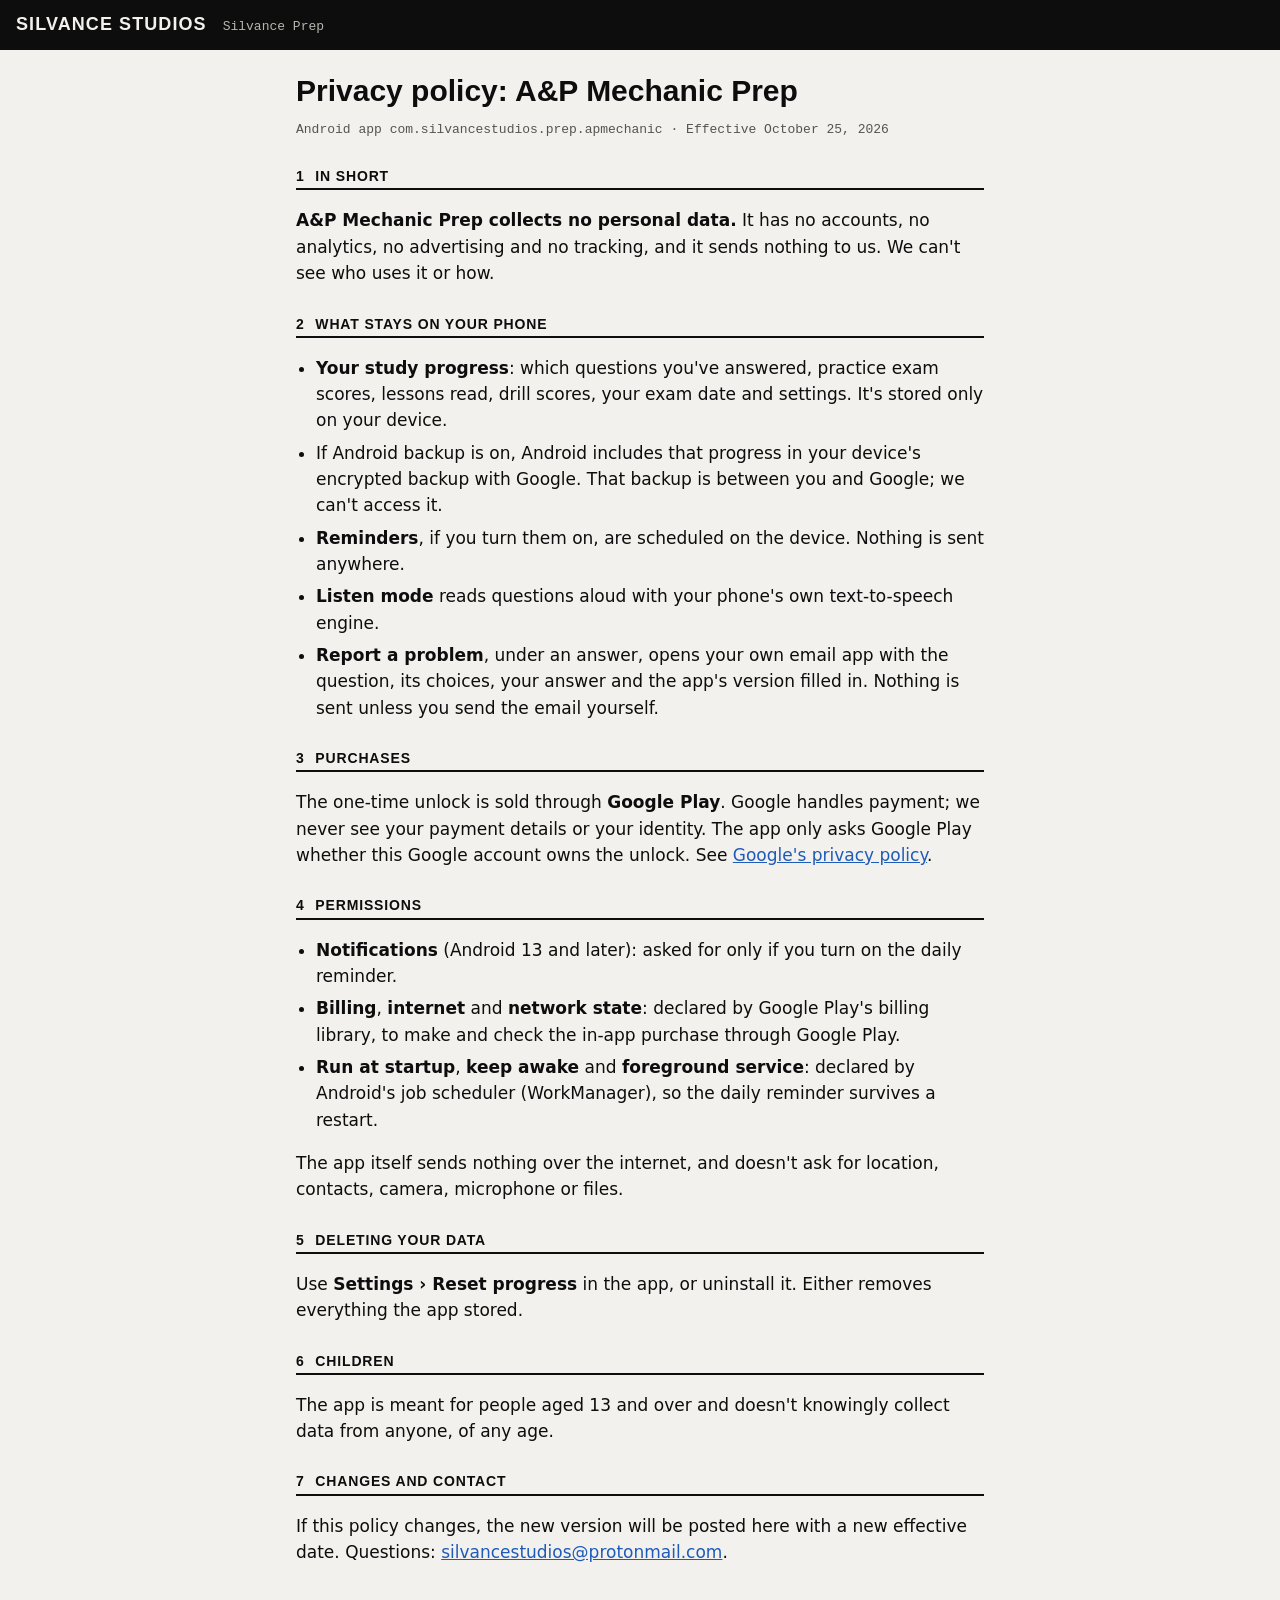
==== privacy/apmechanic/index.html @ 3407fae0 "Privacy policy for A&P Mechanic Prep Co-Authored-By: Claude Opus 5.5 <noreply@anthropic.com>" ====
<!doctype html>
<html lang="en">
<head>
<meta charset="utf-8">
<meta name="viewport" content="width=device-width, initial-scale=1">
<title>Privacy policy · A&amp;P Mechanic Prep · Silvance Studios</title>
<link rel="stylesheet" href="../../style.css">
</head>
<body>
<header><span class="brand">SILVANCE STUDIOS</span><span class="sub">Silvance Prep</span></header>
<main>
<h1>Privacy policy: A&amp;P Mechanic Prep</h1>
<p class="meta">Android app <code>com.silvancestudios.prep.apmechanic</code> · Effective October 25, 2026</p>

<h2><span>1</span> In short</h2>
<p><strong>A&amp;P Mechanic Prep collects no personal data.</strong> It has no accounts, no analytics, no advertising and no tracking, and it sends nothing to us. We can't see who uses it or how.</p>

<h2><span>2</span> What stays on your phone</h2>
<ul>
<li><strong>Your study progress</strong>: which questions you've answered, practice exam scores, lessons read, drill scores, your exam date and settings. It's stored only on your device.</li>
<li>If Android backup is on, Android includes that progress in your device's encrypted backup with Google. That backup is between you and Google; we can't access it.</li>
<li><strong>Reminders</strong>, if you turn them on, are scheduled on the device. Nothing is sent anywhere.</li>
<li><strong>Listen mode</strong> reads questions aloud with your phone's own text-to-speech engine.</li>
<li><strong>Report a problem</strong>, under an answer, opens your own email app with the question, its choices, your answer and the app's version filled in. Nothing is sent unless you send the email yourself.</li>
</ul>

<h2><span>3</span> Purchases</h2>
<p>The one-time unlock is sold through <strong>Google Play</strong>. Google handles payment; we never see your payment details or your identity. The app only asks Google Play whether this Google account owns the unlock. See <a href="https://policies.google.com/privacy">Google's privacy policy</a>.</p>

<h2><span>4</span> Permissions</h2>
<ul>
<li><strong>Notifications</strong> (Android 13 and later): asked for only if you turn on the daily reminder.</li>
<li><strong>Billing</strong>, <strong>internet</strong> and <strong>network state</strong>: declared by Google Play's billing library, to make and check the in-app purchase through Google Play.</li>
<li><strong>Run at startup</strong>, <strong>keep awake</strong> and <strong>foreground service</strong>: declared by Android's job scheduler (WorkManager), so the daily reminder survives a restart.</li>
</ul>
<p>The app itself sends nothing over the internet, and doesn't ask for location, contacts, camera, microphone or files.</p>

<h2><span>5</span> Deleting your data</h2>
<p>Use <strong>Settings › Reset progress</strong> in the app, or uninstall it. Either removes everything the app stored.</p>

<h2><span>6</span> Children</h2>
<p>The app is meant for people aged 13 and over and doesn't knowingly collect data from anyone, of any age.</p>

<h2><span>7</span> Changes and contact</h2>
<p>If this policy changes, the new version will be posted here with a new effective date. Questions: <a href="mailto:silvancestudios@protonmail.com">silvancestudios@protonmail.com</a>.</p>
</main>
</body>
</html>
---- style.css ----
/* The Silvance design (row D): ink title band, ruled numbered heads, square corners, color only on links. */
:root { --sheet: #F2F1ED; --ink: #0D0D0D; --muted: #55554F; --rule: #D3D1C9; --bar: #0D0D0D; --on-bar: #F2F1ED; --bar-muted: #B7B5AD; --link: #1E5BB8; }
@media (prefers-color-scheme: dark) {
  :root { --sheet: #121211; --ink: #E9E7E0; --muted: #A3A199; --rule: #34332F; --bar: #E9E7E0; --on-bar: #121211; --bar-muted: #55554F; --link: #8DB4F2; }
}
* { box-sizing: border-box; }
body { margin: 0; background: var(--sheet); color: var(--ink); font: 17px/1.55 "IBM Plex Sans", system-ui, -apple-system, "Segoe UI", sans-serif; }
header { background: var(--bar); color: var(--on-bar); padding: 14px 16px; display: flex; gap: 16px; align-items: baseline; flex-wrap: wrap; }
.brand { font: 700 18px/1.2 "IBM Plex Sans Condensed", "Arial Narrow", sans-serif; letter-spacing: .06em; }
.sub { font: 13px/1.2 "IBM Plex Mono", ui-monospace, monospace; color: var(--bar-muted); }
main { max-width: 720px; margin: 0 auto; padding: 24px 16px 48px; }
h1 { font: 700 30px/1.15 "IBM Plex Sans Condensed", "Arial Narrow", sans-serif; margin: 0 0 6px; }
h2 { font: 700 14px/1.3 "IBM Plex Sans Condensed", "Arial Narrow", sans-serif; letter-spacing: .06em; text-transform: uppercase; border-bottom: 2px solid var(--ink); padding-bottom: 3px; margin: 28px 0 10px; }
h2 span { margin-right: 6px; }
.meta, code { font: 13px/1.4 "IBM Plex Mono", ui-monospace, monospace; color: var(--muted); }
ul { padding-left: 20px; } li { margin: 6px 0; }
a { color: var(--link); }
table { width: 100%; border-collapse: collapse; } td { border-bottom: 1px solid var(--rule); padding: 8px 0; vertical-align: top; }
td:first-child { font: 13px/1.6 "IBM Plex Mono", ui-monospace, monospace; color: var(--muted); width: 110px; }
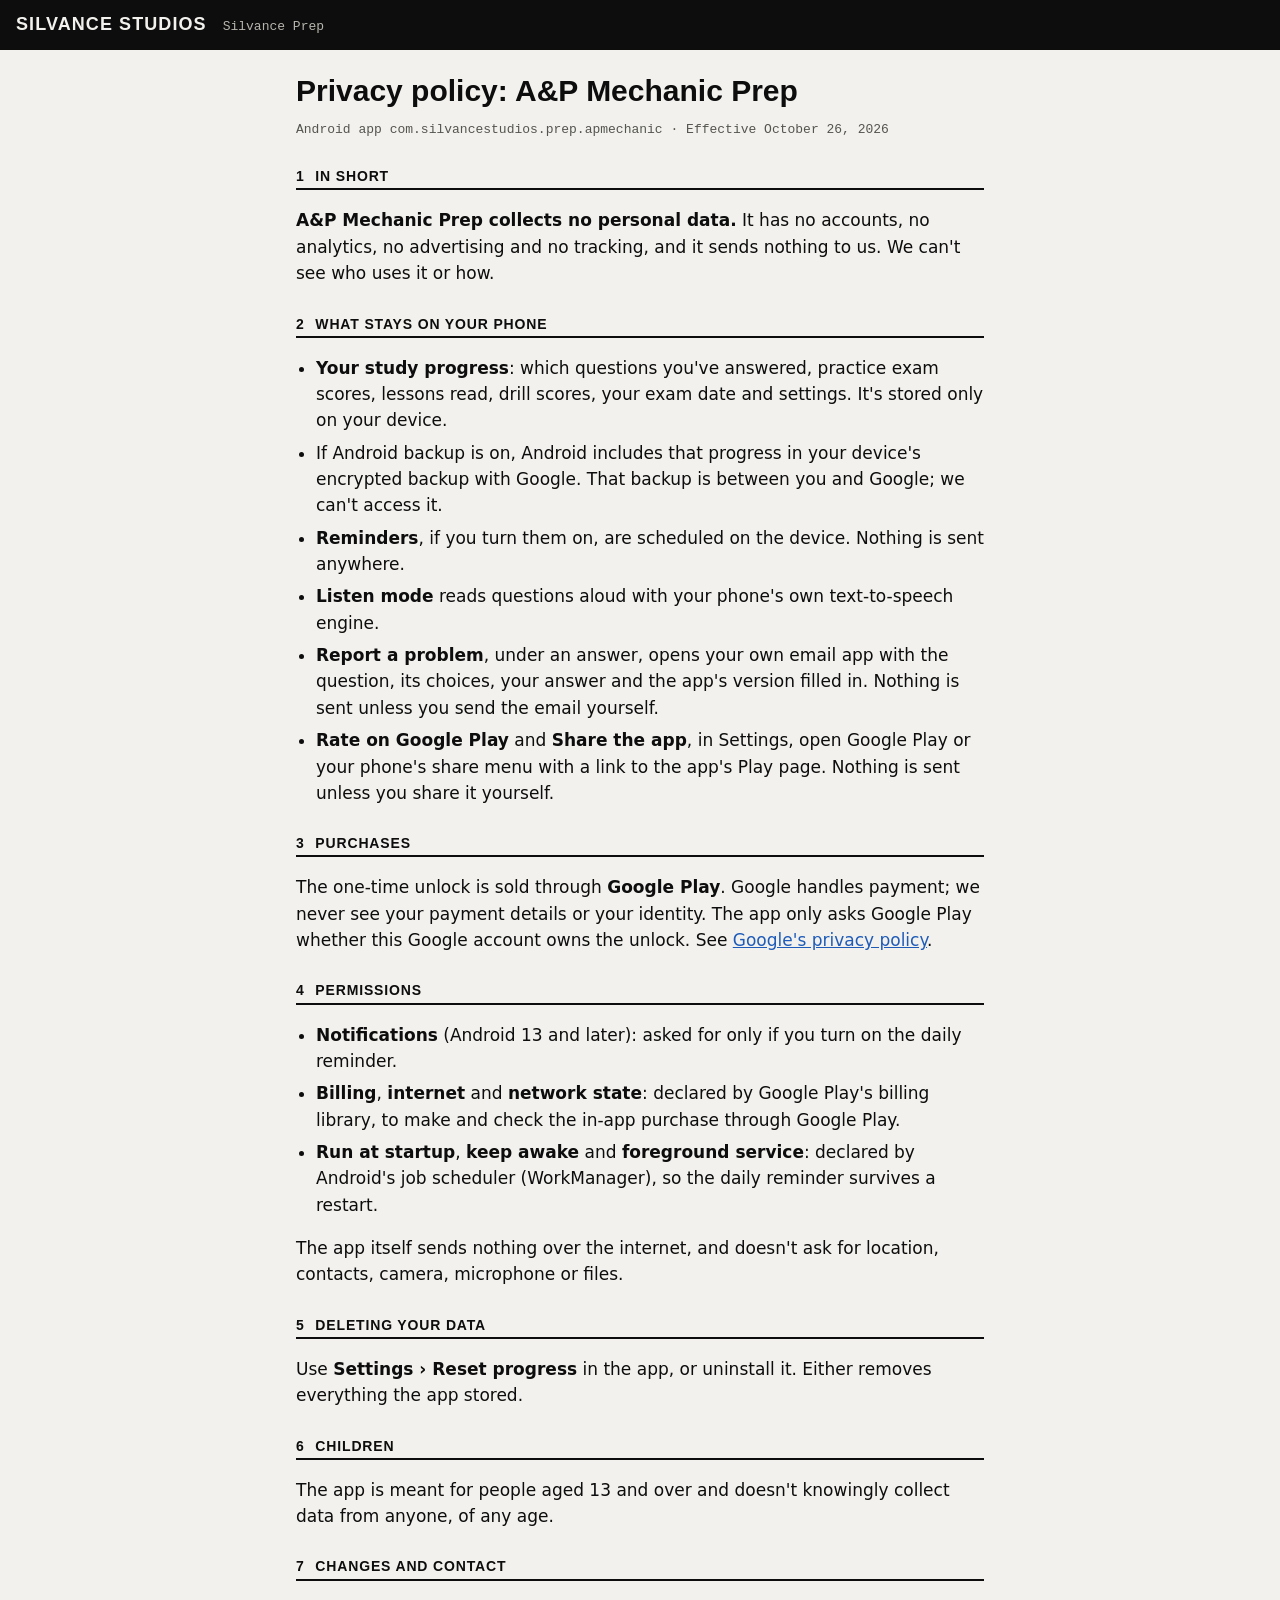
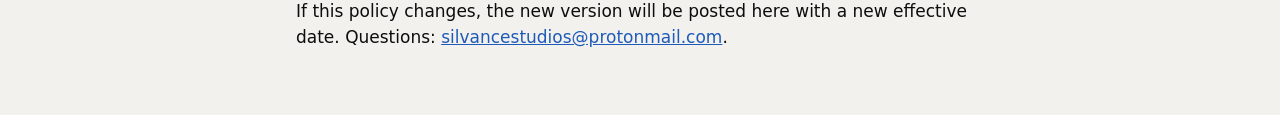
==== commit 5897ac10: "Privacy policies: Rate on Google Play and Share the app Co-Authored-By: Claude Opus 5.5 <noreply@ant" ====
--- a/privacy/apmechanic/index.html
+++ b/privacy/apmechanic/index.html
@@ -10,7 +10,7 @@
 <header><span class="brand">SILVANCE STUDIOS</span><span class="sub">Silvance Prep</span></header>
 <main>
 <h1>Privacy policy: A&amp;P Mechanic Prep</h1>
-<p class="meta">Android app <code>com.silvancestudios.prep.apmechanic</code> · Effective October 25, 2026</p>
+<p class="meta">Android app <code>com.silvancestudios.prep.apmechanic</code> · Effective October 26, 2026</p>
 
 <h2><span>1</span> In short</h2>
 <p><strong>A&amp;P Mechanic Prep collects no personal data.</strong> It has no accounts, no analytics, no advertising and no tracking, and it sends nothing to us. We can't see who uses it or how.</p>
@@ -22,6 +22,7 @@
 <li><strong>Reminders</strong>, if you turn them on, are scheduled on the device. Nothing is sent anywhere.</li>
 <li><strong>Listen mode</strong> reads questions aloud with your phone's own text-to-speech engine.</li>
 <li><strong>Report a problem</strong>, under an answer, opens your own email app with the question, its choices, your answer and the app's version filled in. Nothing is sent unless you send the email yourself.</li>
+<li><strong>Rate on Google Play</strong> and <strong>Share the app</strong>, in Settings, open Google Play or your phone's share menu with a link to the app's Play page. Nothing is sent unless you share it yourself.</li>
 </ul>
 
 <h2><span>3</span> Purchases</h2>
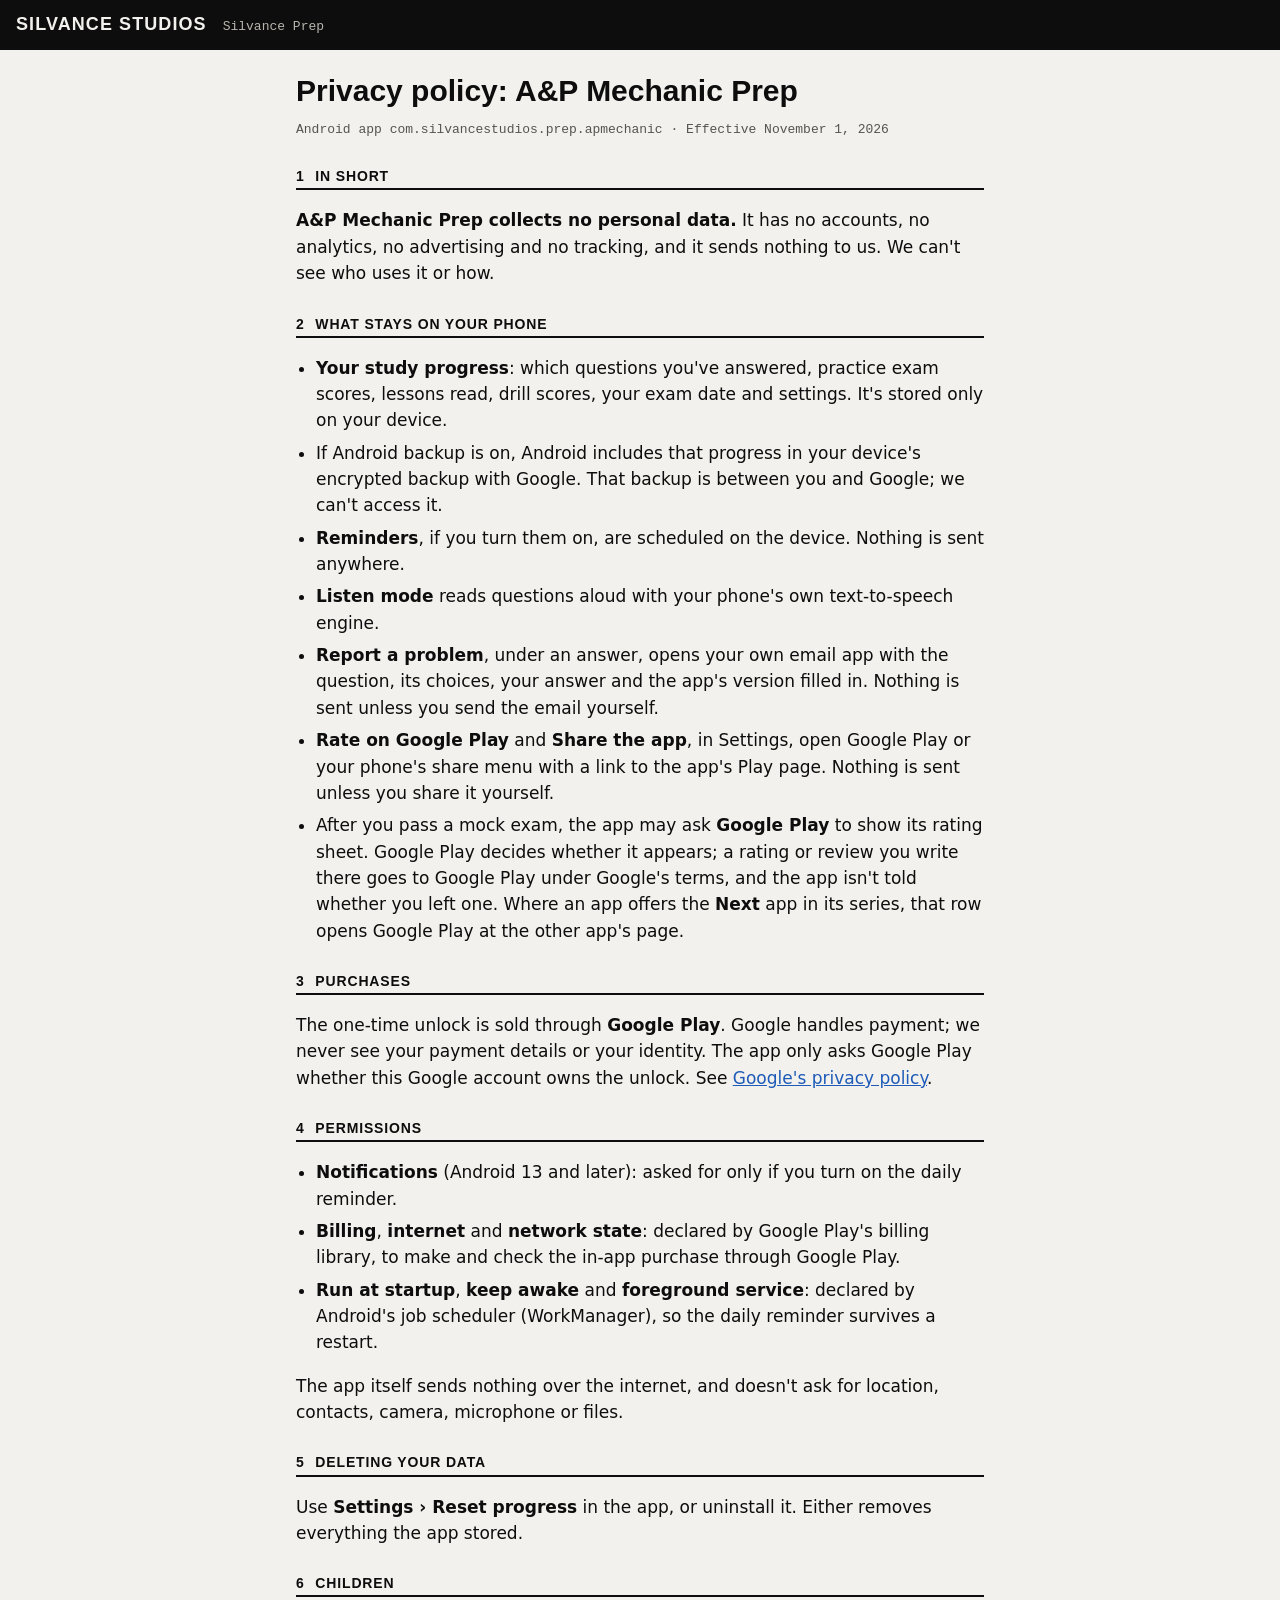
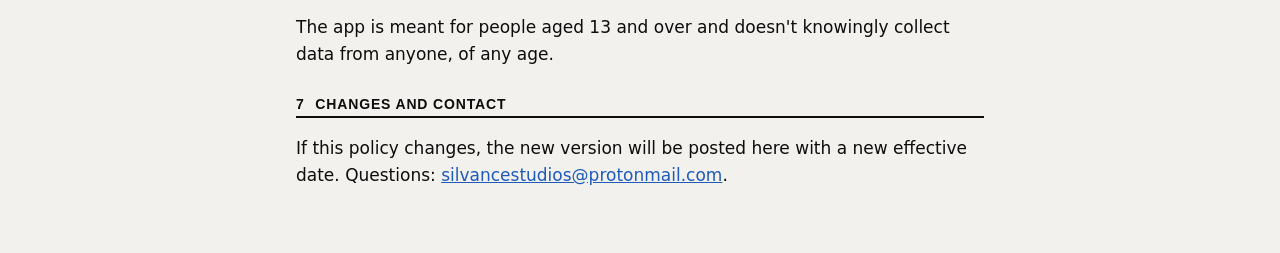
==== commit 1a242236: "Privacy policies: Google Play's rating sheet and the Next app link (effective November 1, 2026) Co-A" ====
--- a/privacy/apmechanic/index.html
+++ b/privacy/apmechanic/index.html
@@ -10,7 +10,7 @@
 <header><span class="brand">SILVANCE STUDIOS</span><span class="sub">Silvance Prep</span></header>
 <main>
 <h1>Privacy policy: A&amp;P Mechanic Prep</h1>
-<p class="meta">Android app <code>com.silvancestudios.prep.apmechanic</code> · Effective October 26, 2026</p>
+<p class="meta">Android app <code>com.silvancestudios.prep.apmechanic</code> · Effective November 1, 2026</p>
 
 <h2><span>1</span> In short</h2>
 <p><strong>A&amp;P Mechanic Prep collects no personal data.</strong> It has no accounts, no analytics, no advertising and no tracking, and it sends nothing to us. We can't see who uses it or how.</p>
@@ -23,6 +23,7 @@
 <li><strong>Listen mode</strong> reads questions aloud with your phone's own text-to-speech engine.</li>
 <li><strong>Report a problem</strong>, under an answer, opens your own email app with the question, its choices, your answer and the app's version filled in. Nothing is sent unless you send the email yourself.</li>
 <li><strong>Rate on Google Play</strong> and <strong>Share the app</strong>, in Settings, open Google Play or your phone's share menu with a link to the app's Play page. Nothing is sent unless you share it yourself.</li>
+<li>After you pass a mock exam, the app may ask <strong>Google Play</strong> to show its rating sheet. Google Play decides whether it appears; a rating or review you write there goes to Google Play under Google's terms, and the app isn't told whether you left one. Where an app offers the <strong>Next</strong> app in its series, that row opens Google Play at the other app's page.</li>
 </ul>
 
 <h2><span>3</span> Purchases</h2>
